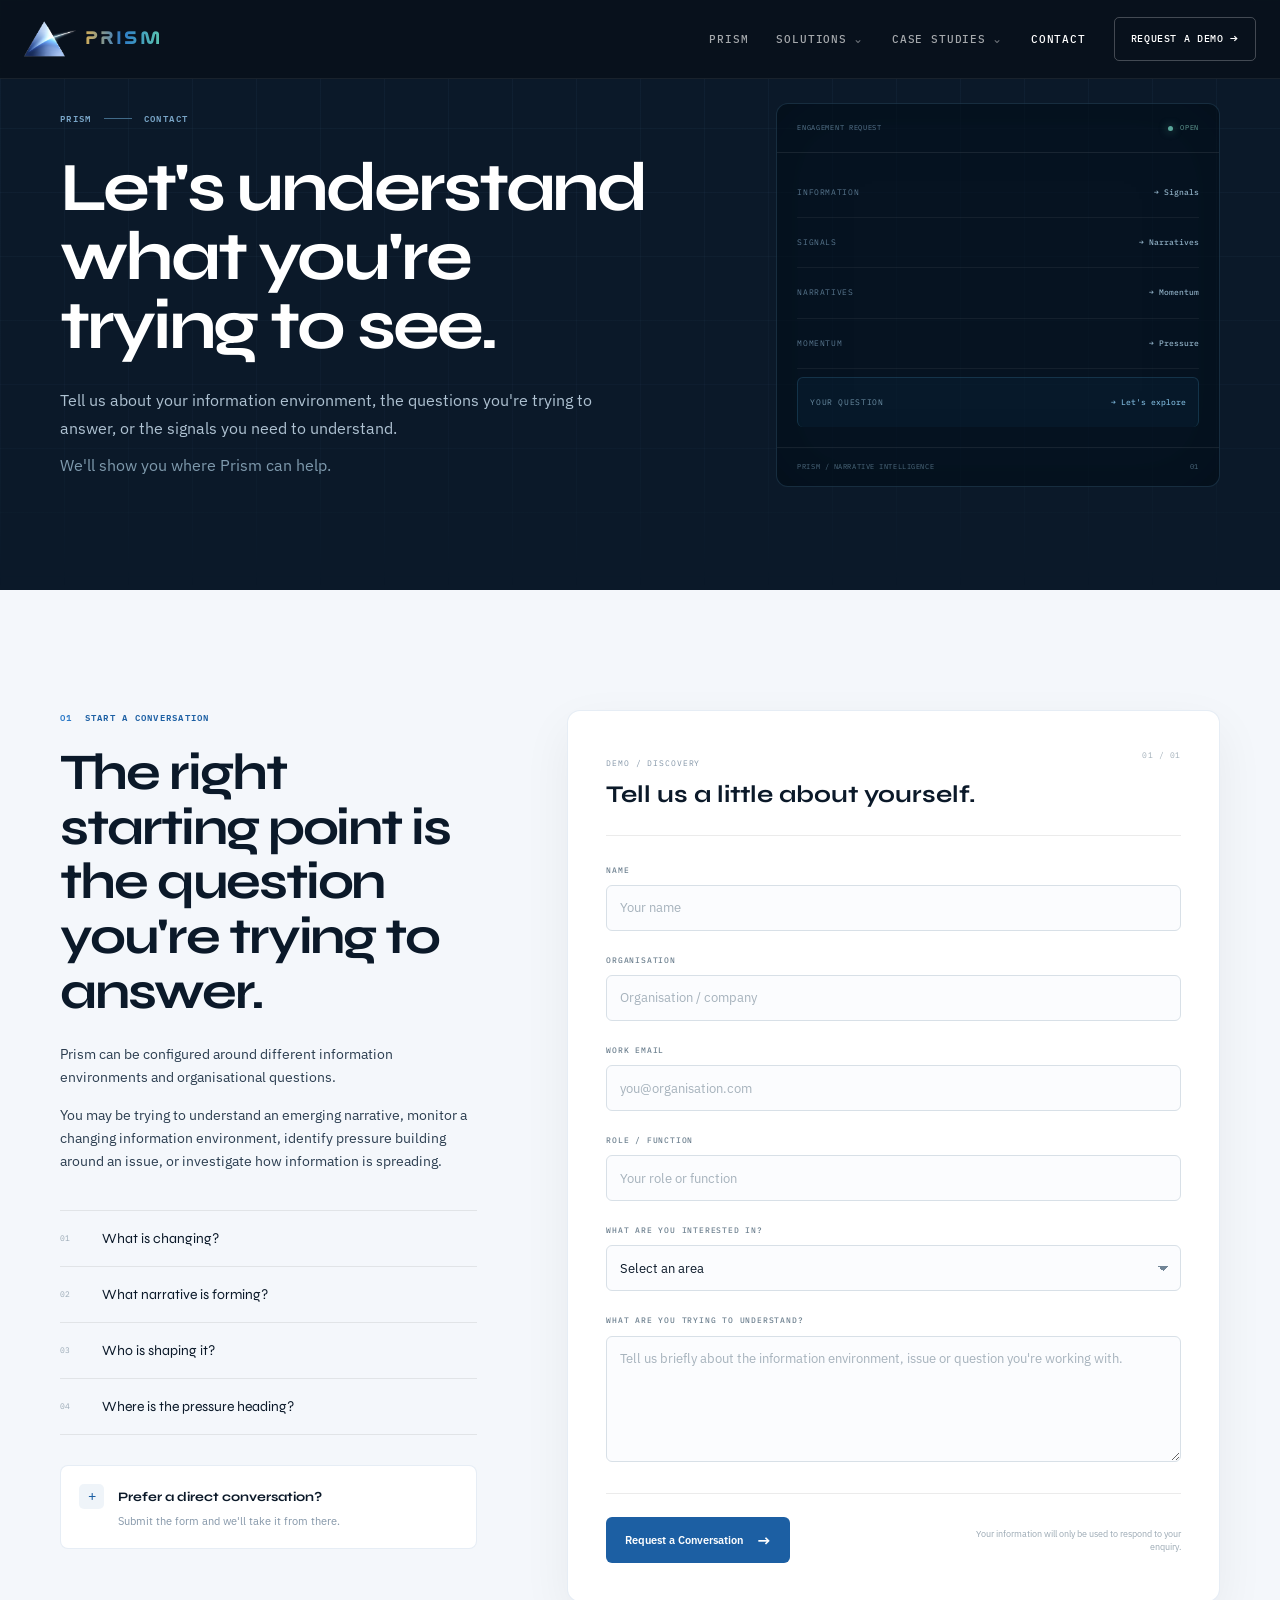
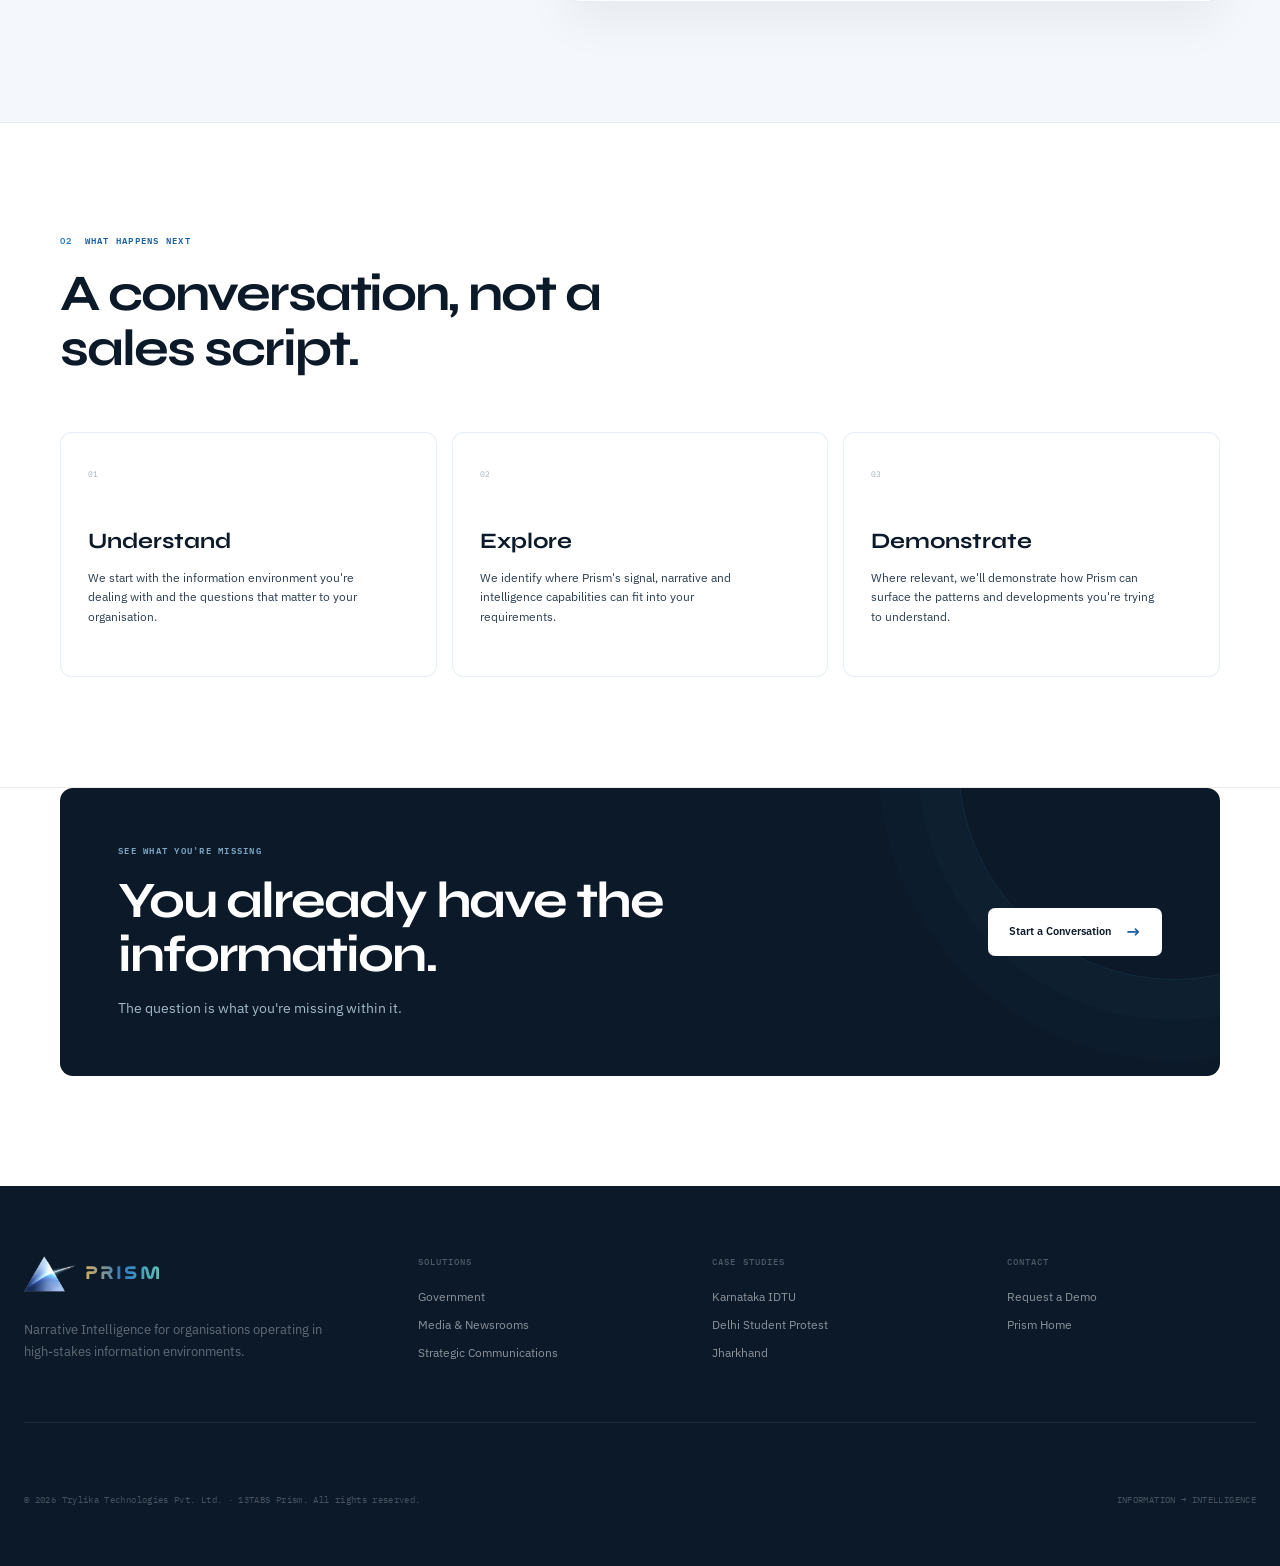
==== contact.html @ 617a804e "Full website redesign" ====
<!DOCTYPE html>
<html lang="en">
<head>

    <!-- Google tag (gtag.js) -->
    <script async src="https://www.googletagmanager.com/gtag/js?id=G-66W589RMQ3"></script>
    <script>
    window.dataLayer = window.dataLayer || [];
    function gtag(){dataLayer.push(arguments);}
    gtag('js', new Date());

    gtag('config', 'G-66W589RMQ3');
    </script>


    <meta charset="UTF-8">

    <meta name="viewport"
          content="width=device-width, initial-scale=1.0">

    <meta name="description"
          content="Contact Prism to explore how narrative intelligence can help your organisation understand signals, narratives, momentum and pressure.">

    <title>Contact Prism | Narrative Intelligence Platform</title>


    <!-- =====================================================
         FONTS
    ====================================================== -->

    <link rel="preconnect"
          href="https://fonts.googleapis.com">

    <link rel="preconnect"
          href="https://fonts.gstatic.com"
          crossorigin>

    <link rel="stylesheet" href="assets/css/common.css">
  <link href="https://fonts.googleapis.com/css2?family=IBM+Plex+Mono:wght@400;500;600&family=IBM+Plex+Sans:wght@400;500;600;700&family=Syne:wght@500;600;700;800&display=swap"
          rel="stylesheet">

    <link rel="shortcut icon" href="favicon.ico">

    <!-- =====================================================
         CONTACT CSS
    ====================================================== -->

    <link rel="stylesheet"
          href="assets/css/contact.css">

</head>


<body>


<!-- =========================================================
     HEADER
========================================================= -->

<header class="site-header">
  <div class="header-inner">
    <a href="/" class="brand" aria-label="13TABS Prism">
      <img src="assets/icons/brand/prism-logo.png" alt="13TABS Prism" class="brand-logo">
      <span class="brand-name">PRISM</span>
    </a>

    <nav class="main-nav" aria-label="Primary navigation">
      <a href="/" class="nav-link">Prism</a>

      <div class="nav-dropdown">
        <button class="nav-link dropdown-toggle" type="button" aria-expanded="false">
          Solutions <span class="nav-chevron">⌄</span>
        </button>
        <div class="dropdown-menu">
          <a href="solutions/government.html">Government</a>
          <a href="solutions/media.html">Media</a>
          <a href="solutions/enterprise.html">Enterprise</a>
        </div>
      </div>

      <div class="nav-dropdown">
        <button class="nav-link dropdown-toggle" type="button" aria-expanded="false">
          Case Studies <span class="nav-chevron">⌄</span>
        </button>
        <div class="dropdown-menu">
          <a href="case-studies/karnataka-idtu.html">Karnataka IDTU</a>
          <a href="case-studies/delhi-student-protest.html">Delhi Student Protest</a>
          <a href="case-studies/jharkhand-information-environment.html">Jharkhand Information Environment</a>
        </div>
      </div>

      <a href="contact.html" class="nav-link active">Contact</a>
    </nav>

    <a href="contact.html" class="header-cta">Request a Demo <span>→</span></a>

    <button class="mobile-menu-btn" type="button" aria-label="Open navigation" aria-expanded="false">
      <span></span><span></span><span></span>
    </button>
  </div>
</header>





<!-- =========================================================
     HERO
========================================================= -->

<section class="contact-hero">

    <div class="hero-grid"></div>


    <div class="hero-container">


        <div class="hero-copy">


            <div class="eyebrow">

                <span>
                    PRISM
                </span>

                <i></i>

                <span>
                    CONTACT
                </span>

            </div>


            <h1>
                Let's understand
                what you're trying
                to see.
            </h1>


            <p>
                Tell us about your information environment,
                the questions you're trying to answer, or the
                signals you need to understand.
            </p>


            <p>
                We'll show you where Prism can help.
            </p>


        </div>


        <div class="hero-signal">


            <div class="signal-top">

                <span>
                    ENGAGEMENT REQUEST
                </span>

                <span class="signal-live">
                    <i></i>
                    OPEN
                </span>

            </div>


            <div class="signal-body">


                <div class="signal-row">

                    <span>
                        INFORMATION
                    </span>

                    <strong>
                        → Signals
                    </strong>

                </div>


                <div class="signal-row">

                    <span>
                        SIGNALS
                    </span>

                    <strong>
                        → Narratives
                    </strong>

                </div>


                <div class="signal-row">

                    <span>
                        NARRATIVES
                    </span>

                    <strong>
                        → Momentum
                    </strong>

                </div>


                <div class="signal-row">

                    <span>
                        MOMENTUM
                    </span>

                    <strong>
                        → Pressure
                    </strong>

                </div>


                <div class="signal-row signal-final">

                    <span>
                        YOUR QUESTION
                    </span>

                    <strong>
                        → Let's explore
                    </strong>

                </div>


            </div>


            <div class="signal-footer">

                <span>
                    PRISM / NARRATIVE INTELLIGENCE
                </span>

                <span>
                    01
                </span>

            </div>


        </div>

    </div>

</section>



<!-- =========================================================
     CONTACT AREA
========================================================= -->

<section class="contact-section">

    <div class="contact-container">


        <!-- =================================================
             LEFT — CONTEXT
        ================================================== -->

        <div class="contact-context">


            <div class="section-label">

                <span>
                    01
                </span>

                START A CONVERSATION

            </div>


            <h2>
                The right starting point
                is the question you're
                trying to answer.
            </h2>


            <p>
                Prism can be configured around different
                information environments and organisational
                questions.
            </p>


            <p>
                You may be trying to understand an emerging
                narrative, monitor a changing information
                environment, identify pressure building around
                an issue, or investigate how information is
                spreading.
            </p>


            <div class="question-list">


                <div class="question-item">

                    <span>01</span>

                    <p>
                        What is changing?
                    </p>

                </div>


                <div class="question-item">

                    <span>02</span>

                    <p>
                        What narrative is forming?
                    </p>

                </div>


                <div class="question-item">

                    <span>03</span>

                    <p>
                        Who is shaping it?
                    </p>

                </div>


                <div class="question-item">

                    <span>04</span>

                    <p>
                        Where is the pressure heading?
                    </p>

                </div>


            </div>


            <div class="contact-note">

                <span class="note-icon">
                    +
                </span>

                <div>

                    <strong>
                        Prefer a direct conversation?
                    </strong>

                    <p>
                        Submit the form and we'll take it
                        from there.
                    </p>

                </div>

            </div>


        </div>



        <!-- =================================================
             RIGHT — FORM
        ================================================== -->

        <div class="contact-form-panel">


            <div class="form-header">

                <div>

                    <span class="form-kicker">
                        DEMO / DISCOVERY
                    </span>

                    <h3>
                        Tell us a little about yourself.
                    </h3>

                </div>


                <span class="form-step">
                    01 / 01
                </span>

            </div>


            <form
                id="contactForm"
                action="https://formsubmit.co/ajax/solutions@13tabs.com"
                method="post" class="contact-form">

                <!-- FormSubmit configuration -->
                <input type="hidden" name="_subject" value="New enquiry — Prism contact form">
                <input type="hidden" name="_captcha" value="false">
                <input type="hidden" name="_template" value="table">

                <!-- Honeypot — real users never see or fill this in;
                     bots that auto-fill every field will, and
                     FormSubmit silently discards the submission. -->
                <input type="text" name="_honey" class="hp-field" tabindex="-1" autocomplete="off">


                <!-- NAME -->

                <div class="form-group">

                    <label for="name">NAME</label>

                    <input
                        type="text"
                        id="name"
                        name="name"
                        placeholder="Your name"
                        autocomplete="name"
                        required>

                </div>



                <!-- ORGANISATION -->

                <div class="form-group">

                    <label for="organisation">
                        ORGANISATION
                    </label>

                    <input
                        type="text"
                        id="organisation"
                        name="organisation"
                        placeholder="Organisation / company"
                        autocomplete="organization"
                        required>

                </div>



                <!-- EMAIL -->

                <div class="form-group">

                    <label for="email">
                        WORK EMAIL
                    </label>

                    <input
                        type="email"
                        id="email"
                        name="email"
                        placeholder="you@organisation.com"
                        autocomplete="email"
                        required>

                </div>



                <!-- ROLE -->

                <div class="form-group">

                    <label for="role">
                        ROLE / FUNCTION
                    </label>

                    <input
                        type="text"
                        id="role"
                        name="role"
                        placeholder="Your role or function"
                        autocomplete="organization-title">

                </div>



                <!-- INTEREST -->

                <div class="form-group">

                    <label for="interest">
                        WHAT ARE YOU INTERESTED IN?
                    </label>

                    <select
                        id="interest"
                        name="interest">

                        <option value="">
                            Select an area
                        </option>

                        <option value="government">
                            Government / Public Institution
                        </option>

                        <option value="media">
                            Media / Newsroom
                        </option>

                        <option value="enterprise">
                            Enterprise / Strategic Communications
                        </option>

                        <option value="research">
                            Research / Policy / Think Tank
                        </option>

                        <option value="other">
                            Other
                        </option>

                    </select>

                </div>



                <!-- MESSAGE -->

                <div class="form-group">

                    <label for="message">
                        WHAT ARE YOU TRYING TO UNDERSTAND?
                    </label>

                    <textarea
                        id="message"
                        name="message"
                        rows="5"
                        placeholder="Tell us briefly about the information environment, issue or question you're working with."></textarea>

                </div>



                <!-- SUBMIT -->

                <div class="form-submit">

                    <button
                        type="submit"
                        id="contactSubmitBtn">

                        <span class="btn-label">Request a Conversation</span>

                        <span class="btn-arrow">
                            →
                        </span>

                    </button>


                    <p>
                        Your information will only be used
                        to respond to your enquiry.
                    </p>

                </div>


                <!-- ERROR STATE (hidden unless submission fails) -->

                <div class="form-error" id="formError" hidden role="alert">
                    <span class="error-icon">!</span>
                    <p>
                        Something went wrong sending your message.
                        Please try again, or email us directly at
                        <a href="mailto:solutions@13tabs.com">solutions[at]13tabs[dot]com</a>.
                    </p>
                </div>


            </form>


            <!-- SUCCESS STATE (hidden until the form submits successfully) -->

            <div class="form-success" id="formSuccess" hidden>

                <div class="success-icon">✓</div>

                <h3>
                    Thanks — we've got it.
                </h3>

                <p>
                    Your message has been sent. We'll get back
                    to you shortly to continue the conversation.
                </p>

            </div>

        </div>

    </div>

</section>



<script>
(function () {
    const form = document.getElementById('contactForm');
    const successPanel = document.getElementById('formSuccess');
    const errorPanel = document.getElementById('formError');
    const submitBtn = document.getElementById('contactSubmitBtn');

    if (!form) return;

    form.addEventListener('submit', function (event) {
        event.preventDefault();

        errorPanel.hidden = true;
        submitBtn.disabled = true;
        submitBtn.querySelector('.btn-label').textContent = 'Sending…';

        fetch(form.action, {
            method: 'POST',
            headers: { 'Accept': 'application/json' },
            body: new FormData(form)
        })
            .then(function (response) {
                if (!response.ok) throw new Error('Request failed');
                return response.json();
            })
            .then(function () {
                form.hidden = true;
                successPanel.hidden = false;
                successPanel.scrollIntoView({ behavior: 'smooth', block: 'center' });
            })
            .catch(function () {
                errorPanel.hidden = false;
                submitBtn.disabled = false;
                submitBtn.querySelector('.btn-label').textContent = 'Request a Conversation';
            });
    });
})();
</script>



<!-- =========================================================
     WHAT HAPPENS NEXT
========================================================= -->

<section class="next-section">

    <div class="next-container">


        <div class="next-heading">

            <div class="section-label">

                <span>
                    02
                </span>

                WHAT HAPPENS NEXT

            </div>


            <h2>
                A conversation,
                not a sales script.
            </h2>

        </div>


        <div class="next-grid">


            <article class="next-card">

                <span class="next-number">
                    01
                </span>

                <h3>
                    Understand
                </h3>

                <p>
                    We start with the information environment
                    you're dealing with and the questions that
                    matter to your organisation.
                </p>

            </article>


            <article class="next-card">

                <span class="next-number">
                    02
                </span>

                <h3>
                    Explore
                </h3>

                <p>
                    We identify where Prism's signal, narrative
                    and intelligence capabilities can fit into
                    your requirements.
                </p>

            </article>


            <article class="next-card">

                <span class="next-number">
                    03
                </span>

                <h3>
                    Demonstrate
                </h3>

                <p>
                    Where relevant, we'll demonstrate how Prism
                    can surface the patterns and developments
                    you're trying to understand.
                </p>

            </article>


        </div>

    </div>

</section>



<!-- =========================================================
     FINAL CTA
========================================================= -->

<section class="final-cta">

    <div class="final-cta-container">


        <div>

            <div class="section-label light">

                SEE WHAT YOU'RE MISSING

            </div>


            <h2>
                You already have
                the information.
            </h2>


            <p>
                The question is what you're missing within it.
            </p>

        </div>


        <a href="#"
           class="final-cta-button">

            Start a Conversation

            <span>
                →
            </span>

        </a>


    </div>

</section>



<!-- =========================================================
     FOOTER
========================================================= -->

<footer class="site-footer">
    <div class="section-container footer-inner">
        <div class="footer-brand">
            <a href="/" class="brand">
                <img src="assets/icons/brand/prism-logo.png" alt="13TABS Prism" class="brand-logo">
                <span class="brand-name">PRISM</span>
            </a>
            <p>Narrative Intelligence for organisations operating in high-stakes information environments.</p>
        </div>
        <div class="footer-column">
            <h4>SOLUTIONS</h4>
            <a href="solutions/government.html">Government</a>
            <a href="solutions/media.html">Media &amp; Newsrooms</a>
            <a href="solutions/enterprise.html">Strategic Communications</a>
        </div>
        <div class="footer-column">
            <h4>CASE STUDIES</h4>
            <a href="case-studies/karnataka-idtu.html">Karnataka IDTU</a>
            <a href="case-studies/delhi-student-protest.html">Delhi Student Protest</a>
            <a href="case-studies/jharkhand-information-environment.html">Jharkhand</a>
        </div>
        <div class="footer-column">
            <h4>CONTACT</h4>
            <a href="contact.html">Request a Demo</a>
            <a href="/">Prism Home</a>
        </div>
    </div>
    <div class="section-container footer-bottom">
        <span>© 2026 Trylika Technologies Pvt. Ltd. · 13TABS Prism. All rights reserved.</span>
        <span>INFORMATION → INTELLIGENCE</span>
    </div>
</footer>


<script src="assets/js/common.js"></script>
</body>
</html>
---- assets/css/common.css ----
/* =========================================================
   PRISM — COMMON SITE CHROME
   Shared by every public page.
   Page-specific CSS should contain only page-specific styling.
========================================================= */

@font-face {
    font-family: 'nasalization';
    src: url(../fonts/nasalization-rg.otf);
    font-display: swap;
}

@font-face {
    font-family: 'Syne';
    src: url(../fonts/Syne.ttf);
    font-display: swap;
}

@font-face {
    font-family: 'IBM Plex Sans';
    src: url(../fonts/IBMPlexSans.ttf);
    font-display: swap;
}

:root {
    --font-brand: 'nasalization', sans-serif;
    --font-display: 'Syne', 'Poppins', sans-serif;
    --font-body: 'IBM Plex Sans', 'Poppins', sans-serif;
    --font-mono: 'IBM Plex Mono', ui-monospace, SFMono-Regular, Menlo, Consolas, monospace;

    --page: #F4F7FB;
    --page-alt: #E4ECF5;
    --white: #FFFFFF;

    --navy: #09121C;
    --navy-soft: #102235;
    --accent: #1C5FA3;
    --accent-bright: #2C7AC8;
    --signal: #8A5008;
    --teal: #197A72;

    --text: #0B1929;
    --text-secondary: #2C3E50;
    --text-muted: #8496A8;

    --border-card: rgba(28, 95, 163, .11);
    --border-subtle: rgba(0, 0, 0, .08);

    --container: 1280px;
    --transition: .26s ease;
    --header-height: 78px;
}

*,
*::before {
    box-sizing: border-box;
}

html {
    scroll-behavior: smooth;
    overflow-x: hidden;
}

body {
    margin: 0;
    color: var(--text);
    font-family: var(--font-body);
    font-size: 15px;
    line-height: 1.65;
    -webkit-font-smoothing: antialiased;
    overflow-x: hidden;
}

img {
    display: block;
    max-width: 100%;
}

a {
    color: inherit;
    text-decoration: none;
}

button,
input,
select,
textarea {
    font: inherit;
}

button,
a {
    -webkit-tap-highlight-color: transparent;
}

.section-container {
    width: min(var(--container), calc(100% - 48px));
    margin-inline: auto;
}


/* =========================================================
   HEADER
========================================================= */

.site-header,
.page-header {
    position: absolute;
    inset: 0 0 auto;
    z-index: 1000;
    width: 100%;
    color: #fff;
    background: rgba(9, 18, 28, .97);
    border-bottom: 1px solid rgba(255, 255, 255, .07);
    backdrop-filter: blur(12px);
    -webkit-backdrop-filter: blur(12px);
}

.header-inner {
    position: relative;
    width: min(var(--container), calc(100% - 48px));
    min-height: var(--header-height);
    margin-inline: auto;
    display: flex;
    align-items: center;
    gap: 28px;
}

.brand,
.hero-brand {
    display: inline-flex;
    align-items: center;
    gap: 9px;
    flex: 0 0 auto;
    text-decoration: none;
}

.brand-logo {
    display: block;
    width: auto;
    height: 36px;
}

.brand-name,
.brand-mark {
    font-family: var(--font-brand);
    font-size: 1.12rem;
    font-weight: 700;
    line-height: 1;
    letter-spacing: .16em;
    background: linear-gradient(90deg, #D4AF5A, #2C7AC8 48%, #5CC7B0);
    -webkit-background-clip: text;
    background-clip: text;
    -webkit-text-fill-color: transparent;
}

.main-nav,
.hero-nav {
    margin-left: auto;
    display: flex;
    align-items: center;
    gap: 28px;
}

.main-nav > a,
.main-nav .nav-link,
.hero-nav > a,
.hero-nav .nav-link {
    position: relative;
    display: inline-flex;
    align-items: center;
    gap: 6px;
    padding: 9px 0;
    border: 0;
    background: transparent;
    color: rgba(255, 255, 255, .64);
    font-family: var(--font-mono);
    font-size: .66rem;
    font-weight: 500;
    line-height: 1.2;
    letter-spacing: .08em;
    text-transform: uppercase;
    text-decoration: none;
    cursor: pointer;
    transition: color var(--transition);
}

.main-nav > a:hover,
.main-nav > a.active,
.main-nav .nav-link:hover,
.main-nav .nav-link.active,
.hero-nav > a:hover,
.hero-nav > a.active {
    color: #fff;
}

.nav-dropdown {
    position: relative;
}

.nav-chevron {
    display: inline-block;
    font-size: 12px;
    line-height: 1;
    color: rgba(255, 255, 255, .42);
    transition: transform var(--transition);
}

.nav-dropdown.open .nav-chevron {
    transform: rotate(180deg);
}

.dropdown-menu {
    position: absolute;
    top: calc(100% + 8px);
    left: 50%;
    min-width: 205px;
    padding: 8px;
    transform: translateX(-50%) translateY(-4px);
    opacity: 0;
    visibility: hidden;
    pointer-events: none;
    background: #fff;
    border: 1px solid var(--border-card);
    border-radius: 10px;
    box-shadow: 0 18px 45px rgba(11, 25, 41, .18);
    transition: opacity var(--transition), transform var(--transition), visibility var(--transition);
}

.nav-dropdown:hover > .dropdown-menu,
.nav-dropdown:focus-within > .dropdown-menu,
.nav-dropdown.open > .dropdown-menu {
    opacity: 1;
    visibility: visible;
    pointer-events: auto;
    transform: translateX(-50%) translateY(0);
}

.dropdown-menu a {
    display: block;
    padding: 10px 12px;
    border-radius: 6px;
    color: #2C3E50;
    font-family: var(--font-body);
    font-size: .8rem;
    line-height: 1.35;
    white-space: nowrap;
    text-decoration: none;
    transition: background var(--transition), color var(--transition);
}

.dropdown-menu a:hover,
.dropdown-menu a.active {
    color: var(--accent);
    background: #F1F5F9;
}

.header-cta {
    flex: 0 0 auto;
    display: inline-flex;
    align-items: center;
    gap: 7px;
    padding: 10px 16px;
    border: 1px solid rgba(255, 255, 255, .24);
    border-radius: 5px;
    color: #fff;
    font-family: var(--font-mono);
    font-size: .64rem;
    font-weight: 500;
    letter-spacing: .06em;
    text-transform: uppercase;
    transition: background var(--transition), border-color var(--transition), transform var(--transition);
}

.header-cta:hover {
    background: rgba(44, 122, 200, .18);
    border-color: rgba(117, 168, 207, .48);
    transform: translateY(-1px);
}

.header-cta span {
    font-size: 13px;
}

.mobile-menu-btn {
    display: none;
    width: 42px;
    height: 42px;
    margin-left: auto;
    padding: 10px;
    border: 1px solid rgba(255, 255, 255, .16);
    border-radius: 6px;
    background: transparent;
    color: #fff;
    cursor: pointer;
    align-items: center;
    justify-content: center;
    flex-direction: column;
    gap: 5px;
}

.mobile-menu-btn span {
    display: block;
    width: 18px;
    height: 1px;
    background: currentColor;
    transition: transform var(--transition), opacity var(--transition);
}

.mobile-menu-btn.active span:nth-child(1) {
    transform: translateY(6px) rotate(45deg);
}

.mobile-menu-btn.active span:nth-child(2) {
    opacity: 0;
}

.mobile-menu-btn.active span:nth-child(3) {
    transform: translateY(-6px) rotate(-45deg);
}


/* Home hero uses the same navigation styling without a separate header bar. */

.hero {
    position: relative;
}

.hero > .hero-top {
    position: absolute;
    inset: 0 0 auto;
    z-index: 1000;
    width: min(var(--container), calc(100% - 48px));
    min-height: var(--header-height);
    margin-inline: auto;
    display: flex;
    align-items: center;
}

.hero > .hero-top .main-nav {
    margin-left: auto;
}

.hero > .hero-top .mobile-menu-btn {
    margin-left: 20px;
}

/* =========================================================
   GLOBAL HERO SPACING
   Keeps hero content visually separated from the header
========================================================= */

.hero {
    padding-top: 90px;
}

/* Tablet */
@media (max-width: 900px) {
    .hero {
        padding-top: 75px;
    }
}

/* Mobile */
@media (max-width: 600px) {
    .hero {
        padding-top: 65px;
    }
}


/* =========================================================
   FOOTER
========================================================= */

.site-footer {
    color: rgba(255, 255, 255, .6);
    background: var(--navy);
}

.footer-inner,
.site-footer > .section-container {
    width: min(var(--container), calc(100% - 48px));
    margin-inline: auto;
}

.footer-inner {
    display: grid;
    grid-template-columns: 1.4fr repeat(3, 1fr);
    gap: 45px;
    padding: 70px 0 60px;
}

.site-footer > .section-container:not(.footer-inner) {
    padding-top: 70px;
    padding-bottom: 60px;
}

.footer-main {
    display: grid;
    grid-template-columns: 1.4fr repeat(3, 1fr);
    gap: 45px;
    padding: 70px 0 60px;
}

.footer-brand {
    max-width: 320px;
}

.footer-logo {
    display: inline-flex;
    align-items: center;
    gap: 9px;
    text-decoration: none;
}

.footer-logo-img {
    display: block;
    height: 36px;
    width: auto;
}

.footer-logo-mark {
    font-family: var(--font-brand);
    font-size: 1.12rem;
    font-weight: 700;
    letter-spacing: .16em;
    background: linear-gradient(90deg, #D4AF5A, #2C7AC8 48%, #5CC7B0);
    -webkit-background-clip: text;
    background-clip: text;
    -webkit-text-fill-color: transparent;
}

.footer-brand .brand-name {
    color: #fff;
}

.footer-brand p {
    margin: 20px 0 0;
    color: rgba(255, 255, 255, .36);
    font-size: .83rem;
    line-height: 1.6;
}

.footer-links {
    display: contents;
}

.footer-column {
    display: flex;
    flex-direction: column;
    align-items: flex-start;
    gap: 10px;
}

.footer-column h4,
.footer-heading {
    display: block;
    margin: 0 0 9px;
    color: rgba(255, 255, 255, .28);
    font-family: var(--font-mono);
    font-size: .59rem;
    font-weight: 500;
    line-height: 1.3;
    letter-spacing: .11em;
}

.footer-column a {
    color: rgba(255, 255, 255, .53);
    font-size: .78rem;
    line-height: 1.45;
    text-decoration: none;
    transition: color var(--transition);
}

.footer-column a:hover {
    color: #fff;
}

.footer-bottom {
    display: flex;
    justify-content: space-between;
    align-items: center;
    gap: 25px;
    padding: 20px 0 24px;
    border-top: 1px solid rgba(255, 255, 255, .08);
    color: rgba(255, 255, 255, .25);
    font-family: var(--font-mono);
    font-size: .56rem;
    line-height: 1.5;
    letter-spacing: .04em;
}

.footer-tagline {
    white-space: nowrap;
}


/* =========================================================
   RESPONSIVE SITE CHROME
========================================================= */

@media (max-width: 1100px) {
    .footer-inner,
    .footer-main {
        grid-template-columns: 1.5fr 1fr 1fr;
    }

    .footer-inner .footer-column:last-child,
    .footer-main .footer-column:last-child {
        grid-column: 2;
    }
}

@media (max-width: 900px) {
    .header-inner {
        width: min(var(--container), calc(100% - 36px));
    }

    .main-nav,
    .hero-nav {
        gap: 18px;
    }

    .header-cta {
        padding: 9px 12px;
    }
}

@media (max-width: 800px) {
    .header-inner {
        min-height: 70px;
    }

    .main-nav,
    .hero-nav {
        display: none;
        position: absolute;
        top: calc(100% - 1px);
        left: 18px;
        right: 18px;
        margin: 0;
        padding: 10px;
        flex-direction: column;
        align-items: stretch;
        gap: 2px;
        background: rgba(9, 18, 28, .99);
        border: 1px solid rgba(255, 255, 255, .09);
        border-top: 0;
        border-radius: 0 0 10px 10px;
        box-shadow: 0 18px 40px rgba(0, 0, 0, .22);
    }

    .main-nav.mobile-open,
    .hero-nav.mobile-open {
        display: flex;
    }

    .main-nav > a,
    .main-nav .nav-link,
    .hero-nav > a,
    .hero-nav .nav-link {
        width: 100%;
        justify-content: space-between;
        padding: 13px 12px;
        font-size: .68rem;
    }

    .nav-dropdown {
        width: 100%;
    }

    .dropdown-menu {
        position: relative;
        min-width: 0;
        width: 100%;
        margin: 0 0 3px;
        padding: 4px;
        transform: none;
        opacity: 1;
        visibility: visible;
        pointer-events: auto;
        display: none;
        border: 0;
        border-radius: 7px;
        box-shadow: none;
        background: rgba(255, 255, 255, .05);
    }

    .nav-dropdown.open > .dropdown-menu {
        display: block;
    }

    .dropdown-menu a {
        color: rgba(255, 255, 255, .72);
        padding: 10px 12px 10px 24px;
        white-space: normal;
    }

    .dropdown-menu a:hover,
    .dropdown-menu a.active {
        color: #fff;
        background: rgba(255, 255, 255, .08);
    }

    .header-cta {
        display: none;
    }

    .mobile-menu-btn {
        display: inline-flex;
    }

    .hero > .hero-top {
        width: calc(100% - 36px);
        min-height: 70px;
    }

    .hero > .hero-top .mobile-menu-btn {
        margin-left: 12px;
    }

    .footer-inner,
    .footer-main {
        grid-template-columns: repeat(2, 1fr);
    }

    .footer-brand {
        grid-column: 1 / -1;
    }

    .footer-bottom {
        flex-direction: column;
        align-items: flex-start;
    }

    .footer-tagline {
        white-space: normal;
    }
}

@media (max-width: 560px) {
    .section-container,
    .footer-inner,
    .site-footer > .section-container,
    .header-inner,
    .hero > .hero-top {
        width: calc(100% - 28px);
    }

    .footer-inner,
    .footer-main {
        grid-template-columns: 1fr;
        gap: 30px;
    }

    .footer-brand {
        grid-column: auto;
    }

    .site-footer > .section-container:not(.footer-inner) {
        padding-top: 50px;
        padding-bottom: 20px;
    }

    .footer-main {
        padding: 50px 0 40px;
    }
}

@media (prefers-reduced-motion: reduce) {
    html {
        scroll-behavior: auto;
    }

    *,
    *::before {
        transition: none !important;
    }
}

/* =========================================================
   PRISM — GLOBAL READABILITY OVERRIDE
   ---------------------------------------------------------
   Purpose:
   • Improve readability of very-small supporting text
   • Preserve existing layout, spacing and visual hierarchy
   • Override page-specific typography where necessary
   • Do NOT affect normal body text or headings
========================================================= */


/* ---------------------------------------------------------
   DESKTOP / TABLET
--------------------------------------------------------- */

@media (min-width: 601px) {

    /* Small metadata / labels / tags */
    .timeline-meta span,
    .timeline-action span,
    .field-case-status,
    .field-visual-header,
    .environment-footer span,
    .language-panel-top,
    .language-panel-bottom,
    .network-caption,
    .network-footer {
        font-size: 10px !important;
    }

    /* Small visualisation labels */
    .map-label,
    .card-type,
    .visual-caption,
    .language-core-label,
    .multilingual-stat-label,
    .network-node {
        font-size: 10px !important;
    }

    /* Small supporting labels */
    .signal-label,
    .signal-date,
    .signal-foot span,
    .signal-point span,
    .signal-findings span,
    .trend-sub,
    .trend-tick,
    .takeaway-chain span,
    .takeaway-chain strong {
        font-size: 10px !important;
    }
}


/* ---------------------------------------------------------
   MOBILE
--------------------------------------------------------- */

@media (max-width: 600px) {

    /* Small metadata / labels / tags */
    .timeline-meta span,
    .timeline-action span,
    .field-case-status,
    .field-visual-header,
    .environment-footer span,
    .language-panel-top,
    .language-panel-bottom,
    .network-caption,
    .network-footer {
        font-size: 9px !important;
    }

    /* Small visualisation labels */
    .map-label,
    .card-type,
    .visual-caption,
    .language-core-label,
    .multilingual-stat-label,
    .network-node {
        font-size: 9px !important;
    }

    /* Small supporting labels */
    .signal-label,
    .signal-date,
    .signal-foot span,
    .signal-point span,
    .signal-findings span,
    .trend-sub,
    .trend-tick,
    .takeaway-chain span,
    .takeaway-chain strong {
        font-size: 9px !important;
    }
}
---- assets/css/contact.css ----
/* =========================================================
   PRISM — CONTACT PAGE
   Standalone CSS
========================================================= */


/* =========================================================
   VARIABLES
========================================================= */

:root {

    --bg-deep: #F4F7FB;
    --bg-mid: #E4ECF5;
    --bg-card: #FFFFFF;

    --navy: #0B1929;
    --navy-soft: #102235;
    --navy-panel: #132A3E;

    --accent: #1C5FA3;
    --accent-dim: #144A80;
    --accent-bright: #2C7AC8;

    --signal: #8A5008;
    --teal: #197A72;
    --red: #A43A3A;

    --text-primary: #0B1929;
    --text-secondary: #2C3E50;
    --text-muted: #8496A8;

    --border-card: rgba(28,95,163,0.11);
    --border-subtle: rgba(0,0,0,0.08);

    --font-display:
        "Syne",
        "Poppins",
        sans-serif;

    --font-body:
        "IBM Plex Sans",
        "Poppins",
        sans-serif;

    --font-mono:
        "IBM Plex Mono",
        monospace;

    --radius: 12px;

    --transition: 0.26s ease;
}


/* =========================================================
   RESET
========================================================= */

* {
    box-sizing: border-box;
    margin: 0;
    padding: 0;
}

html {
    scroll-behavior: smooth;
}

body {

    background: var(--bg-deep);

    color: var(--text-primary);

    font-family: var(--font-body);

    line-height: 1.65;

    overflow-x: hidden;
}

a {
    color: inherit;
    text-decoration: none;
}

img {
    display: block;
    max-width: 100%;
}


/* =========================================================
   HERO
========================================================= */

.contact-hero {

    position: relative;

    min-height: 590px;

    display: flex;

    align-items: center;

    background: var(--navy);

    color: #FFFFFF;

    overflow: hidden;
}

.hero-grid {

    position: absolute;

    inset: 0;

    background-image:
        linear-gradient(
            rgba(82,132,170,0.075) 1px,
            transparent 1px
        ),
        linear-gradient(
            90deg,
            rgba(82,132,170,0.075) 1px,
            transparent 1px
        );

    background-size: 64px 64px;

    mask-image:
        linear-gradient(
            to bottom,
            black 0%,
            rgba(0,0,0,0.55) 80%,
            transparent 100%
        );
}

.hero-container {

    position: relative;

    z-index: 2;

    width:
        min(1160px, calc(100% - 48px));

    margin: 0 auto;

    display: grid;

    grid-template-columns:
        minmax(0, 1fr)
        minmax(390px, 0.72fr);

    align-items: center;

    gap: 100px;
}

.hero-copy {

    padding: 85px 0;
}

.eyebrow {

    display: flex;

    align-items: center;

    gap: 12px;

    color: #79A5C7;

    font-family: var(--font-mono);

    font-size: 9px;

    font-weight: 600;

    letter-spacing: 0.15em;
}

.eyebrow i {

    width: 28px;

    height: 1px;

    background: #416A88;
}

.hero-copy h1 {

    max-width: 690px;

    margin-top: 27px;

    font-family: var(--font-display);

    font-size:
        clamp(48px, 5.4vw, 70px);

    line-height: 1;

    letter-spacing: -0.045em;
}

.hero-copy > p {

    max-width: 590px;

    margin-top: 27px;

    color: #AFC2D2;

    font-size: 16px;

    line-height: 1.7;
}

.hero-copy > p + p {

    margin-top: 10px;

    color: #7F9AAD;
}


/* =========================================================
   HERO SIGNAL PANEL
========================================================= */

.hero-signal {

    border:
        1px solid rgba(91,148,184,0.2);

    border-radius: 12px;

    background:
        rgba(4,17,29,0.62);

    box-shadow:
        inset 0 0 80px rgba(0,0,0,0.18);
}

.signal-top {

    display: flex;

    align-items: center;

    justify-content: space-between;

    padding: 18px 20px;

    border-bottom:
        1px solid rgba(255,255,255,0.08);

    color: #58768D;

    font-family: var(--font-mono);

    font-size: 7px;

    letter-spacing: 0.1em;
}

.signal-live {

    display: flex;

    align-items: center;

    gap: 7px;

    color: #639D94;
}

.signal-live i {

    width: 5px;
    height: 5px;

    border-radius: 50%;

    background: #5AA79B;

    box-shadow:
        0 0 8px rgba(90,167,155,0.7);
}

.signal-body {

    padding: 15px 20px 20px;
}

.signal-row {

    display: grid;

    grid-template-columns:
        1fr 1fr;

    padding: 18px 0;

    border-bottom:
        1px solid rgba(255,255,255,0.055);
}

.signal-row:last-child {
    border-bottom: 0;
}

.signal-row span {

    color: #58768D;

    font-family: var(--font-mono);

    font-size: 8px;

    letter-spacing: 0.08em;
}

.signal-row strong {

    color: #8FAFC4;

    font-family: var(--font-mono);

    font-size: 8px;

    font-weight: 500;

    text-align: right;
}

.signal-final {

    margin-top: 8px;

    padding: 18px 12px;

    border:
        1px solid rgba(82,160,205,0.2);

    border-radius: 6px;

    background:
        rgba(39,112,162,0.07);
}

.signal-final span {
    color: #6A8CA2;
}

.signal-final strong {
    color: #78B0D3;
}

.signal-footer {

    display: flex;

    justify-content: space-between;

    padding: 13px 20px;

    border-top:
        1px solid rgba(255,255,255,0.07);

    color: #4D697D;

    font-family: var(--font-mono);

    font-size: 7px;

    letter-spacing: 0.08em;
}


/* =========================================================
   CONTACT SECTION
========================================================= */

.contact-section {

    padding: 120px 0;

    background: var(--bg-deep);
}

.contact-container {

    width:
        min(1160px, calc(100% - 48px));

    margin: 0 auto;

    display: grid;

    grid-template-columns:
        minmax(0, 0.78fr)
        minmax(480px, 1.22fr);

    gap: 90px;

    align-items: start;
}

.section-label {

    display: flex;

    align-items: center;

    gap: 12px;

    color: var(--accent);

    font-family: var(--font-mono);

    font-size: 9px;

    font-weight: 600;

    letter-spacing: 0.14em;
}

.section-label span {
    color: var(--accent-bright);
}

.contact-context h2 {

    max-width: 510px;

    margin-top: 21px;

    font-family: var(--font-display);

    font-size:
        clamp(38px, 4vw, 53px);

    line-height: 1.07;

    letter-spacing: -0.04em;
}

.contact-context > p {

    max-width: 500px;

    margin-top: 23px;

    color: var(--text-secondary);

    font-size: 14px;
}

.contact-context > p + p {

    margin-top: 15px;
}


/* =========================================================
   QUESTION LIST
========================================================= */

.question-list {

    margin-top: 37px;

    border-top:
        1px solid var(--border-subtle);
}

.question-item {

    display: flex;

    align-items: center;

    gap: 17px;

    min-height: 56px;

    border-bottom:
        1px solid var(--border-subtle);
}

.question-item span {

    width: 25px;

    color: #9BAAB6;

    font-family: var(--font-mono);

    font-size: 8px;
}

.question-item p {

    color: var(--text-primary);

    font-family: var(--font-display);

    font-size: 14px;
}


/* =========================================================
   CONTACT NOTE
========================================================= */

.contact-note {

    display: flex;

    align-items: flex-start;

    gap: 14px;

    margin-top: 30px;

    padding: 18px;

    border:
        1px solid var(--border-card);

    border-radius: 8px;

    background: #FFFFFF;
}

.note-icon {

    width: 25px;
    height: 25px;

    display: flex;

    align-items: center;

    justify-content: center;

    flex: 0 0 auto;

    border-radius: 5px;

    background:
        rgba(28,95,163,0.07);

    color: var(--accent);

    font-family: var(--font-mono);

    font-size: 14px;
}

.contact-note strong {

    color: var(--text-primary);

    font-family: var(--font-display);

    font-size: 13px;
}

.contact-note p {

    margin-top: 3px;

    color: var(--text-muted);

    font-size: 11px;
}


/* =========================================================
   FORM PANEL
========================================================= */

.contact-form-panel {

    padding: 38px;

    background: #FFFFFF;

    border:
        1px solid var(--border-card);

    border-radius: 13px;

    box-shadow:
        0 18px 50px rgba(11,25,41,0.06);
}

.form-header {

    display: flex;

    align-items: flex-start;

    justify-content: space-between;

    gap: 20px;

    padding-bottom: 25px;

    border-bottom:
        1px solid var(--border-subtle);
}

.form-kicker {

    color: #8496A8;

    font-family: var(--font-mono);

    font-size: 8px;

    letter-spacing: 0.11em;
}

.form-header h3 {

    margin-top: 7px;

    font-family: var(--font-display);

    font-size: 24px;

    line-height: 1.2;
}

.form-step {

    color: #A2AFB9;

    font-family: var(--font-mono);

    font-size: 8px;

    letter-spacing: 0.07em;
}


/* =========================================================
   FORM
========================================================= */

.contact-form {

    padding-top: 28px;
}

.form-group {

    margin-bottom: 23px;
}

.form-group label {

    display: block;

    margin-bottom: 8px;

    color: #6E8190;

    font-family: var(--font-mono);

    font-size: 8px;

    font-weight: 500;

    letter-spacing: 0.1em;
}

.form-group input,
.form-group select,
.form-group textarea {

    width: 100%;

    border:
        1px solid #D8E0E7;

    border-radius: 6px;

    background: #FBFCFE;

    color: var(--text-primary);

    font-family: var(--font-body);

    font-size: 13px;

    outline: none;

    transition:
        border-color var(--transition),
        box-shadow var(--transition),
        background var(--transition);
}

.form-group input,
.form-group select {

    height: 46px;

    padding:
        0 13px;
}

.form-group textarea {

    min-height: 125px;

    padding: 12px 13px;

    resize: vertical;

    line-height: 1.55;
}

.form-group input::placeholder,
.form-group textarea::placeholder {

    color: #A6B2BC;
}

.form-group input:focus,
.form-group select:focus,
.form-group textarea:focus {

    border-color:
        rgba(28,95,163,0.55);

    background: #FFFFFF;

    box-shadow:
        0 0 0 3px rgba(28,95,163,0.07);
}

.form-group select {

    appearance: none;

    background-image:
        linear-gradient(45deg, transparent 50%, #718596 50%),
        linear-gradient(135deg, #718596 50%, transparent 50%);

    background-position:
        calc(100% - 17px) 20px,
        calc(100% - 12px) 20px;

    background-size:
        5px 5px,
        5px 5px;

    background-repeat: no-repeat;

    cursor: pointer;
}


/* =========================================================
   FORM SUBMIT
========================================================= */

.form-submit {

    display: flex;

    align-items: center;

    justify-content: space-between;

    gap: 20px;

    margin-top: 8px;

    padding-top: 23px;

    border-top:
        1px solid var(--border-subtle);
}

.form-submit button {

    display: inline-flex;

    align-items: center;

    justify-content: center;

    gap: 14px;

    min-height: 46px;

    padding: 0 19px;

    border: 0;

    border-radius: 6px;

    background: var(--accent);

    color: #FFFFFF;

    font-family: var(--font-body);

    font-size: 11px;

    font-weight: 600;

    cursor: pointer;

    transition:
        background var(--transition),
        transform var(--transition);
}

.form-submit button:hover {

    background: var(--accent-bright);

    transform: translateY(-1px);
}

.form-submit button .btn-arrow {

    font-size: 16px;
}

.form-submit button:disabled {

    opacity: 0.7;

    cursor: not-allowed;

    transform: none;
}


/* ---------- Honeypot (spam trap, invisible to real users) ---------- */

.hp-field {
    position: absolute;
    left: -9999px;
    width: 1px;
    height: 1px;
    opacity: 0;
    pointer-events: none;
}


/* ---------- Error state ---------- */

.form-error {
    display: flex;
    align-items: flex-start;
    gap: 12px;

    margin-top: 18px;
    padding: 14px 16px;

    background: rgba(164,58,58,0.06);
    border: 1px solid rgba(164,58,58,0.25);
    border-radius: 8px;
}

/* The [hidden] attribute alone can't win against the display:flex
   set above — a rule in this stylesheet always beats the browser's
   default [hidden]{display:none}, no matter the attribute. This
   makes the override explicit so the panel actually hides. */
.form-error[hidden] {
    display: none;
}

.error-icon {
    display: flex;
    align-items: center;
    justify-content: center;
    flex-shrink: 0;

    width: 20px;
    height: 20px;

    border-radius: 50%;
    background: var(--red);
    color: #FFFFFF;

    font-family: var(--font-display);
    font-size: 12px;
    font-weight: 700;
}

.form-error p {
    margin: 0;

    color: var(--text-secondary);
    font-family: var(--font-body);
    font-size: 12.5px;
    line-height: 1.6;
}

.form-error a {
    color: var(--red);
}


/* ---------- Success state ---------- */

.form-success {
    padding: 50px 30px;

    text-align: center;
}

.success-icon {
    display: flex;
    align-items: center;
    justify-content: center;
    margin: 0 auto 20px;

    width: 52px;
    height: 52px;

    border-radius: 50%;
    background: var(--accent);
    color: #FFFFFF;

    font-size: 22px;
    font-weight: 700;
}

.form-success h3 {
    margin: 0 0 10px;

    font-family: var(--font-display);
    font-size: 22px;
    color: var(--text-primary);
}

.form-success p {
    max-width: 340px;
    margin: 0 auto;

    color: var(--text-secondary);
    font-family: var(--font-body);
    font-size: 13.5px;
    line-height: 1.65;
}

.form-submit p {

    max-width: 220px;

    color: #9AA8B3;

    font-size: 9px;

    line-height: 1.5;

    text-align: right;
}


/* =========================================================
   NEXT SECTION
========================================================= */

.next-section {

    padding: 110px 0;

    background: #FFFFFF;

    border-top:
        1px solid var(--border-subtle);

    border-bottom:
        1px solid var(--border-subtle);
}

.next-container {

    width:
        min(1160px, calc(100% - 48px));

    margin: 0 auto;
}

.next-heading {

    max-width: 650px;

    margin-bottom: 55px;
}

.next-heading h2 {

    margin-top: 19px;

    font-family: var(--font-display);

    font-size:
        clamp(38px, 4vw, 52px);

    line-height: 1.07;

    letter-spacing: -0.04em;
}

.next-grid {

    display: grid;

    grid-template-columns:
        repeat(3, 1fr);

    gap: 15px;
}

.next-card {

    min-height: 245px;

    padding: 27px;

    border:
        1px solid var(--border-card);

    border-radius: var(--radius);

    background: #FFFFFF;
}

.next-number {

    color: #A2AFB9;

    font-family: var(--font-mono);

    font-size: 8px;
}

.next-card h3 {

    margin-top: 45px;

    font-family: var(--font-display);

    font-size: 22px;

    line-height: 1.15;
}

.next-card p {

    max-width: 290px;

    margin-top: 13px;

    color: var(--text-secondary);

    font-size: 12px;
}


/* =========================================================
   FINAL CTA
========================================================= */

.final-cta {

    padding:
        0 0 110px;

    background: #FFFFFF;
}

.final-cta-container {

    position: relative;

    width:
        min(1160px, calc(100% - 48px));

    min-height: 280px;

    margin: 0 auto;

    padding:
        55px 58px;

    display: flex;

    align-items: center;

    justify-content: space-between;

    gap: 50px;

    border-radius: 13px;

    background: var(--navy);

    color: #FFFFFF;

    overflow: hidden;
}

.final-cta-container::after {

    content: "";

    position: absolute;

    width: 430px;
    height: 430px;

    right: -170px;
    top: -240px;

    border:
        1px solid rgba(83,157,202,0.14);

    border-radius: 50%;

    box-shadow:
        0 0 0 40px rgba(83,157,202,0.025),
        0 0 0 80px rgba(83,157,202,0.02);
}

.section-label.light {

    color: #80A7C5;
}

.final-cta-container h2 {

    position: relative;

    z-index: 2;

    max-width: 680px;

    margin-top: 17px;

    font-family: var(--font-display);

    font-size:
        clamp(36px, 4vw, 51px);

    line-height: 1.06;

    letter-spacing: -0.04em;
}

.final-cta-container p {

    position: relative;

    z-index: 2;

    margin-top: 15px;

    color: #A5BACA;

    font-size: 14px;
}

.final-cta-button {

    position: relative;

    z-index: 2;

    flex: 0 0 auto;

    display: inline-flex;

    align-items: center;

    gap: 15px;

    min-height: 48px;

    padding: 0 21px;

    border-radius: 7px;

    background: #FFFFFF;

    color: var(--navy);

    font-size: 11px;

    font-weight: 600;

    transition:
        transform var(--transition),
        background var(--transition);
}

.final-cta-button:hover {

    transform: translateY(-2px);

    background: #EAF2F8;
}

.final-cta-button span {

    color: var(--accent);

    font-size: 17px;
}


/* =========================================================
   RESPONSIVE — 1100px
========================================================= */

@media (max-width: 1100px) {

    .hero-container {

        grid-template-columns:
            minmax(0, 1fr)
            minmax(350px, 0.75fr);

        gap: 55px;
    }

    .contact-container {

        grid-template-columns:
            1fr 1.15fr;

        gap: 55px;
    }

}


/* =========================================================
   RESPONSIVE — 850px
========================================================= */

@media (max-width: 850px) {

    

    


    .hero-container {

        grid-template-columns: 1fr;

        gap: 25px;
    }

    .hero-copy {

        padding:
            75px 0 25px;
    }

    .hero-signal {

        margin-bottom: 65px;
    }


    .contact-container {

        grid-template-columns: 1fr;

        gap: 55px;
    }

    .contact-form-panel {
        max-width: 760px;
    }


    .next-grid {

        grid-template-columns:
            repeat(2, 1fr);
    }


    .final-cta-container {

        align-items: flex-start;

        flex-direction: column;
    }


    

    

}


/* =========================================================
   RESPONSIVE — 650px
========================================================= */

@media (max-width: 650px) {

    


    


    .contact-hero {

        min-height: auto;
    }


    .hero-copy {

        padding-top: 60px;
    }


    .hero-copy h1 {

        font-size:
            clamp(42px, 11vw, 55px);
    }


    .hero-copy > p {

        font-size: 14px;
    }


    .hero-signal {

        margin-bottom: 50px;
    }


    .contact-section {

        padding: 82px 0;
    }


    .contact-context h2 {

        font-size: 37px;
    }


    .contact-form-panel {

        padding: 25px 20px;
    }


    .form-header {

        flex-direction: column;
    }


    .form-submit {

        align-items: flex-start;

        flex-direction: column;
    }


    .form-submit p {

        max-width: 100%;

        text-align: left;
    }


    .next-section {

        padding: 82px 0;
    }


    .next-heading h2 {

        font-size: 37px;
    }


    .next-grid {

        grid-template-columns: 1fr;
    }


    .next-card {

        min-height: auto;
    }


    .next-card h3 {

        margin-top: 27px;
    }


    .final-cta {

        padding-bottom: 82px;
    }


    .final-cta-container {

        padding:
            38px 27px;
    }


    .final-cta-container h2 {

        font-size: 35px;
    }


    


    

}


/* =========================================================
   RESPONSIVE — 430px
========================================================= */

@media (max-width: 430px) {

    

    

    


    .hero-copy h1 {
        font-size: 41px;
    }


    .signal-row {

        grid-template-columns:
            1fr;

        gap: 5px;
    }

    .signal-row strong {
        text-align: left;
    }


    .question-item p {
        font-size: 13px;
    }


    

}
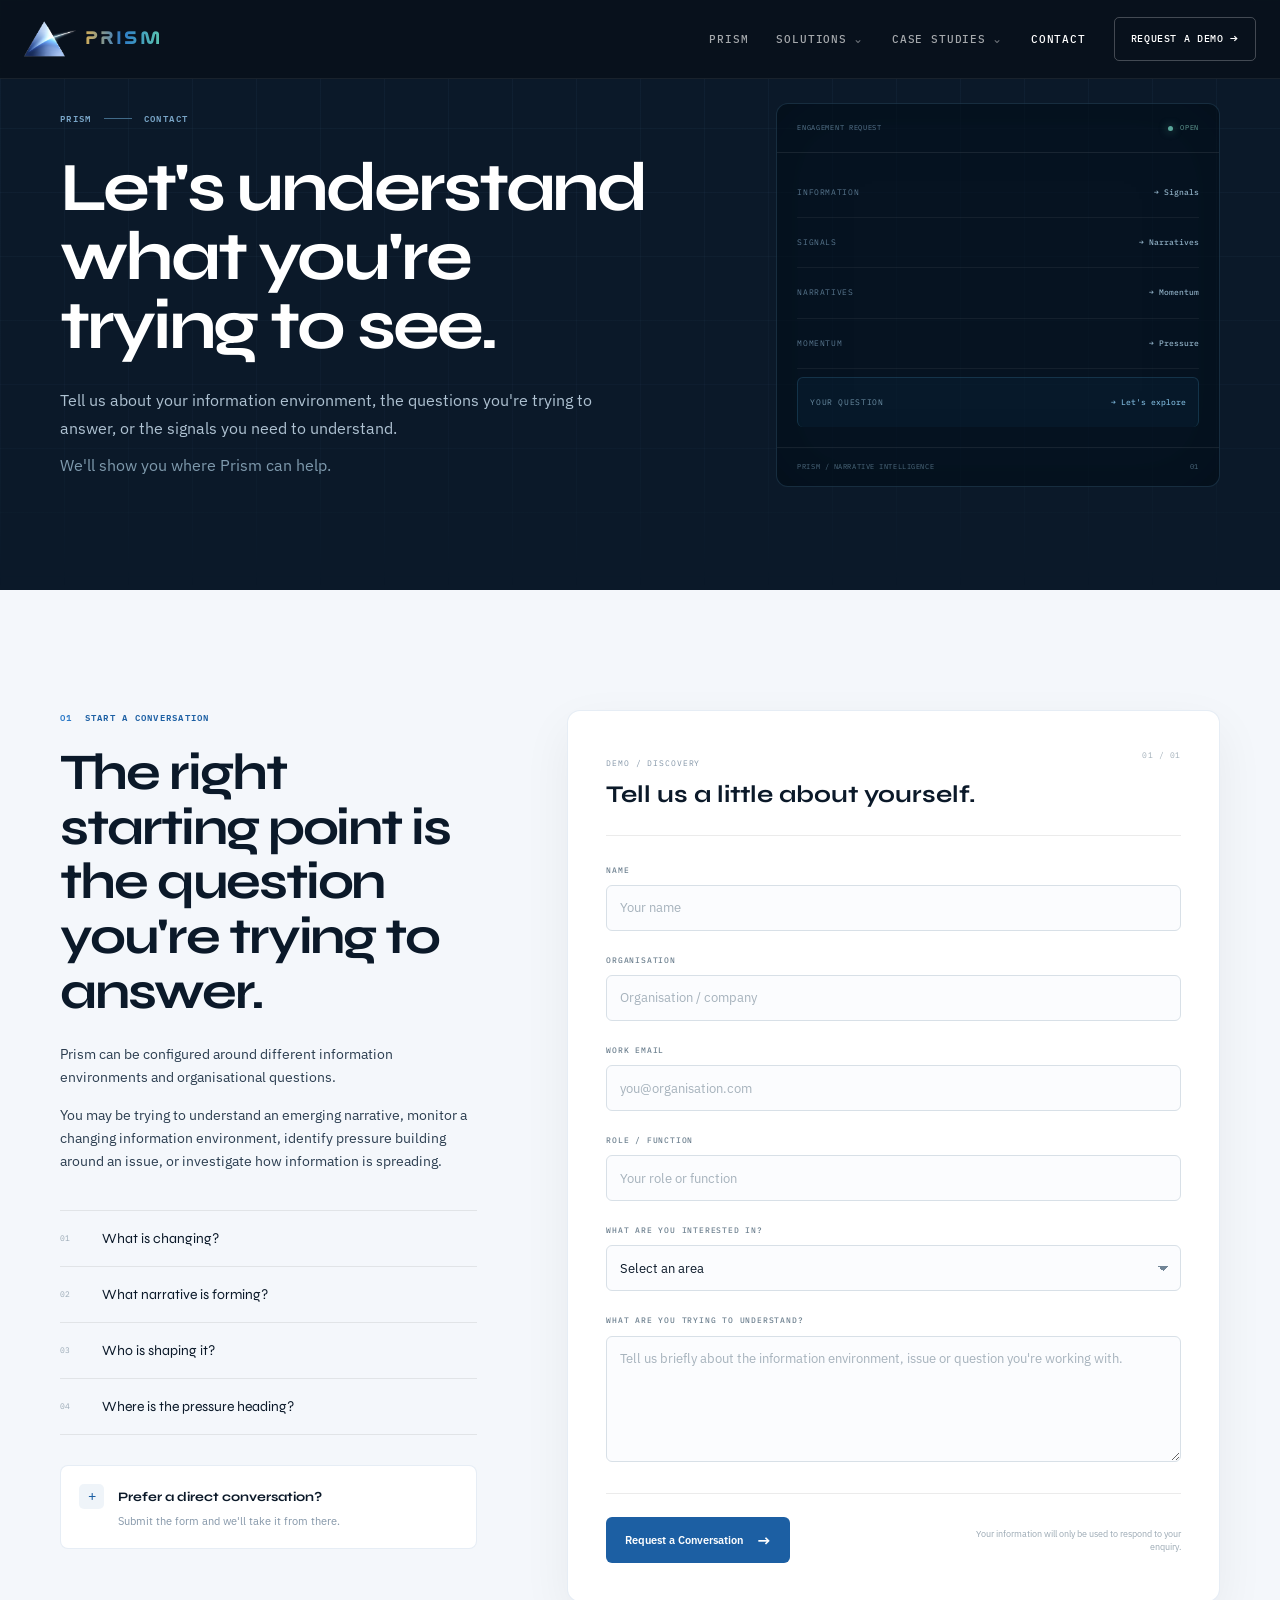
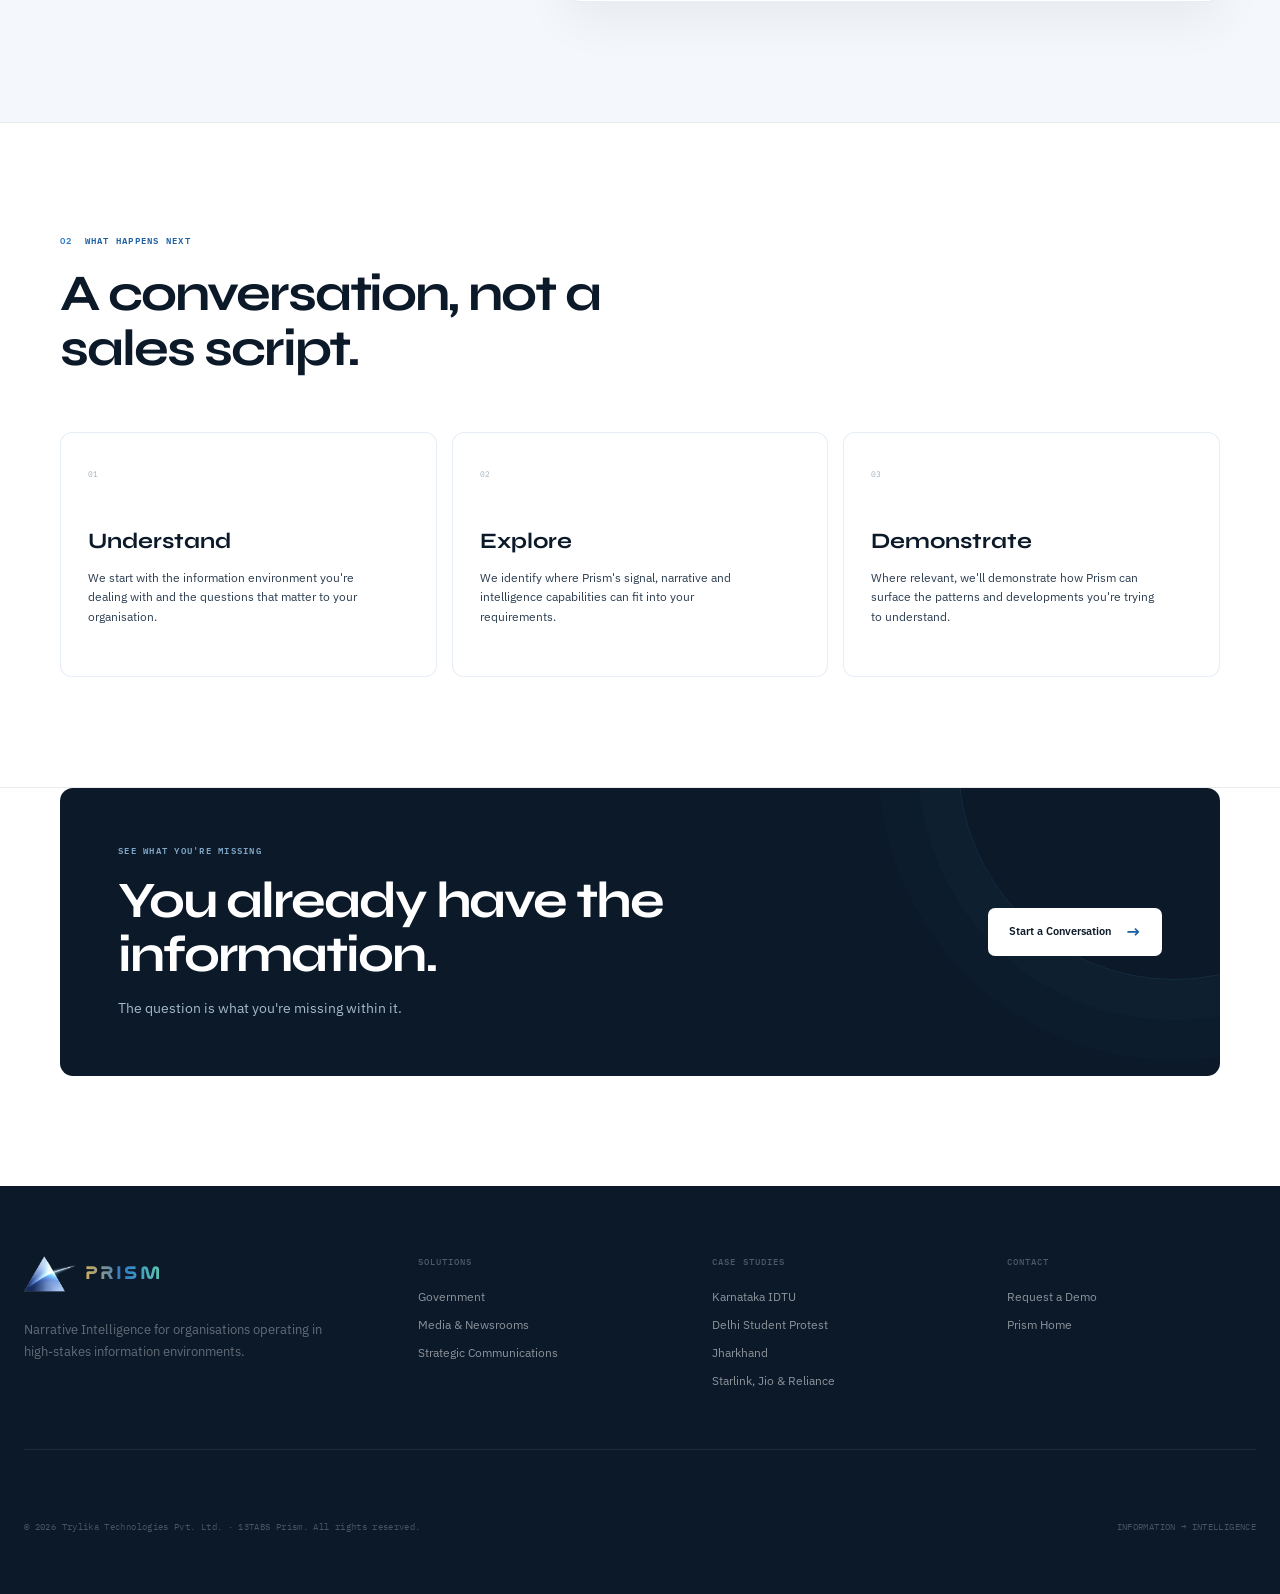
==== commit 4e3bb0c9: "Starlink Jio case study" ====
--- a/contact.html
+++ b/contact.html
@@ -87,6 +87,7 @@
           <a href="case-studies/karnataka-idtu.html">Karnataka IDTU</a>
           <a href="case-studies/delhi-student-protest.html">Delhi Student Protest</a>
           <a href="case-studies/jharkhand-information-environment.html">Jharkhand Information Environment</a>
+          <a href="case-studies/starlink-jio.html">Starlink, Jio & Reliance</a>
         </div>
       </div>
 
@@ -423,7 +424,7 @@
 
             <form
                 id="contactForm"
-                action="https://formsubmit.co/ajax/solutions@13tabs.com"
+                action="https://formsubmit.co/6661eb3996893fe717301c0fbc72efdd"
                 method="post" class="contact-form">
 
                 <!-- FormSubmit configuration -->
@@ -851,6 +852,7 @@
             <a href="case-studies/karnataka-idtu.html">Karnataka IDTU</a>
             <a href="case-studies/delhi-student-protest.html">Delhi Student Protest</a>
             <a href="case-studies/jharkhand-information-environment.html">Jharkhand</a>
+            <a href="case-studies/starlink-jio.html">Starlink, Jio & Reliance</a>
         </div>
         <div class="footer-column">
             <h4>CONTACT</h4>
--- a/assets/css/common.css
+++ b/assets/css/common.css
@@ -227,7 +227,6 @@
     transition: opacity var(--transition), transform var(--transition), visibility var(--transition);
 }
 
-.nav-dropdown:hover > .dropdown-menu,
 .nav-dropdown:focus-within > .dropdown-menu,
 .nav-dropdown.open > .dropdown-menu {
     opacity: 1;
